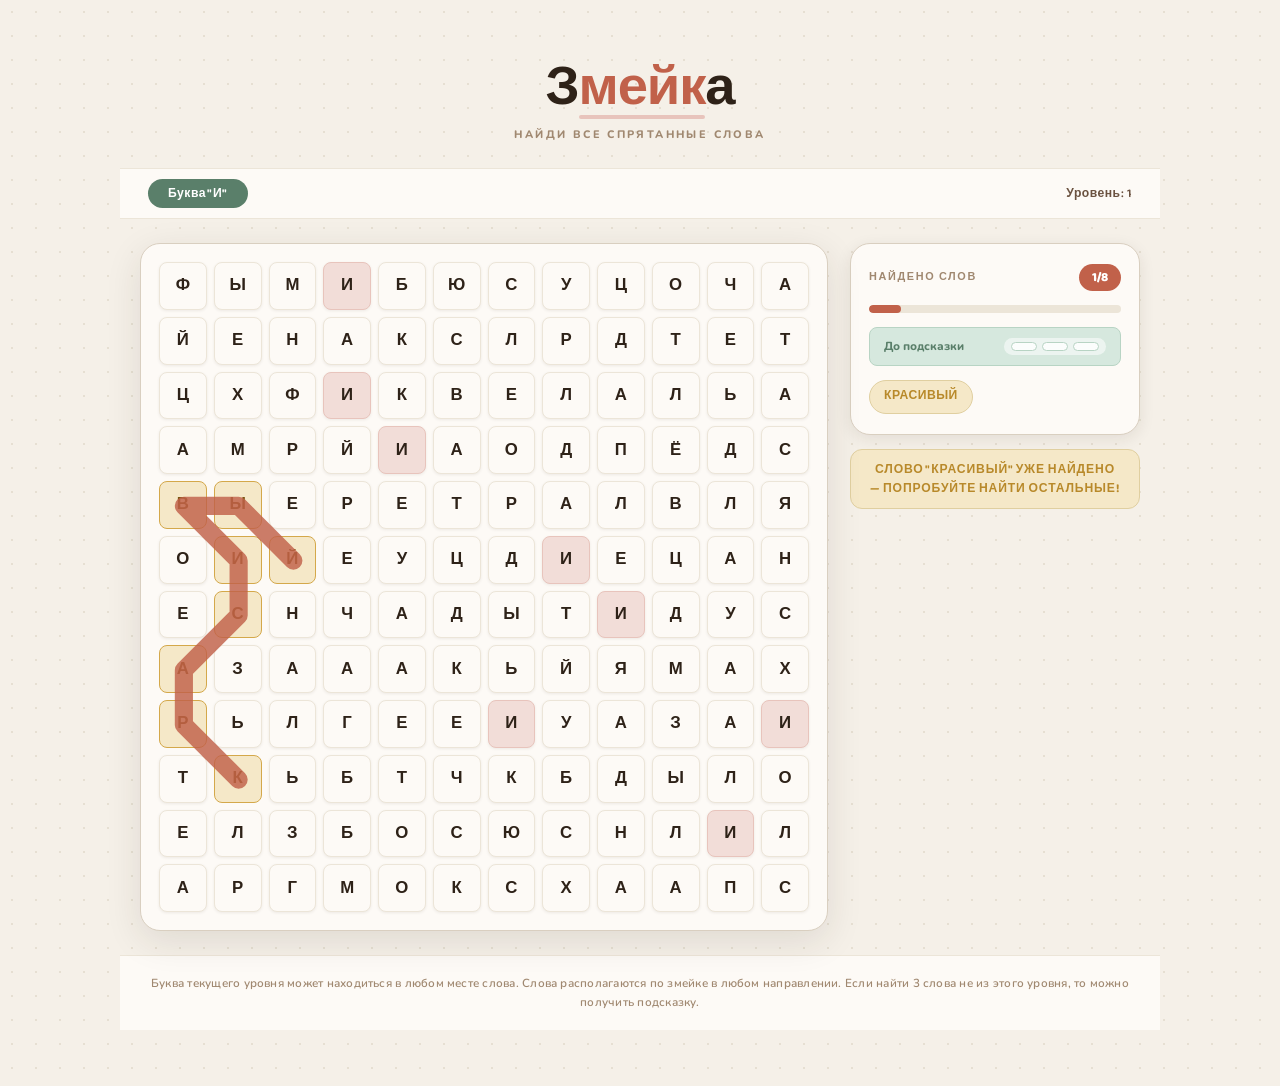
==== index.html @ 109419e4 "feat: small improvements" ====
<!doctype html>
<html lang="ru">
  <head>
    <meta charset="UTF-8" />
    <meta name="viewport" content="width=device-width, initial-scale=1.0" />
    <meta property="og:title" content="Змейка — найди все слова" />
    <meta property="og:image" content="game_logo.png" />
    <title>Змейка</title>
    <link rel="preconnect" href="https://fonts.googleapis.com" />
    <link rel="preconnect" href="https://fonts.gstatic.com" crossorigin />
    <link rel="stylesheet" href="style.css" />
  </head>
  <body>
    <div class="container">
      <div class="header">
        <div class="header-inner">
          <h1>З<span class="drop-accent">мейк</span>а</h1>
          <div class="masthead-rule"></div>
          <div class="masthead-tagline">Найди все спрятанные слова</div>
        </div>
      </div>

      <div class="theme-info">
        <div class="current-theme">
          <div class="theme-badge" id="currentTheme">—</div>
        </div>
        <div class="level-progress" id="levelProgress">Уровень: 1</div>
      </div>

      <div class="game-area">
        <div class="grid-wrapper">
          <div id="grid" class="word-search-grid"></div>
        </div>

        <div class="words-progress">
          <div class="progress-header">
            <h3>Найдено слов</h3>
            <div class="progress-count" id="foundCount">0/0</div>
          </div>
          <div class="progress-bar">
            <div class="progress-fill" id="progressFill" style="width: 0%"></div>
          </div>
          <div class="hints-row">
            <span class="hints-label">До подсказки</span>
            <div class="hint-progress-badge" id="hintProgressBadge" data-progress="0">
              <div class="hint-pip" data-idx="0"></div>
              <div class="hint-pip" data-idx="1"></div>
              <div class="hint-pip" data-idx="2"></div>
            </div>
          </div>
          <div class="word-list-section" id="wordListSection">
            <h3 class="word-list-header">Слова для поиска</h3>
            <div id="wordList" class="word-list"></div>
          </div>
          <div class="words-found-container" id="foundWords">
            <div class="empty-words">Пока ничего не найдено</div>
          </div>
        </div>

        <div id="message" class="message"></div>

        <div
          id="levelCompleteMessage"
          class="level-complete-card"
          style="display: none"
        >
          <div class="confetti"></div>
          <p class="complete-title">Уровень пройден!</p>
          <button class="next-level-btn" id="nextLevelBtn">
            <span>Следующий уровень</span>
            <svg width="20" height="20" viewBox="0 0 24 24" fill="none" stroke="currentColor" stroke-width="2">
              <path d="M5 12h14M12 5l7 7-7 7" />
            </svg>
          </button>
        </div>
      </div>
      <div class="footer">
        <div class="footer-content">
          <p>
            Буква текущего уровня может находиться в любом месте слова. Слова располагаются по змейке в любом направлении. Если найти 3 слова не из этого уровня, то можно получить подсказку.
          </p>
        </div>
      </div>
    </div>
    <script src="game.js"></script>
  </body>
</html>
---- style.css ----
@import url("https://fonts.googleapis.com/css2?family=Baloo+2:wght@400;500;600;700;800&family=Nunito:wght@400;600;700;800;900&display=swap");

* {
  margin: 0;
  padding: 0;
  box-sizing: border-box;
}

:root {
  --grid-size: 12;

  --bg: #f5f0e8;
  --bg-dots: #e6dfd2;
  --surface: #fdfaf6;
  --border: #d9cfc0;
  --border-soft: #ece5d8;

  --terra: #c1614a;
  --terra-light: #f2ddd8;
  --terra-muted: #e8c4bc;

  --sage: #5a7f6a;
  --sage-light: #d6e8de;
  --sage-muted: #b8d4c4;

  --gold: #b8892a;
  --gold-light: #f5e8c8;
  --gold-muted: #e0cfa0;

  --sky: #4a86a8;
  --sky-light: #d4e8f5;
  --sky-muted: #b0d0e8;

  --text: #2e2218;
  --text-soft: #6b5240;
  --text-muted: #a08870;

  --cell-bg: #fdfaf6;
  --cell-hover: #f5ede4;
  --cell-selected: #c8aef0;
  --cell-sel-text: #3d1a7a;
  --cell-sel-border: #9b72d8;
  --cell-found: #f5e8c8;
  --cell-found-border: #d4a84a;
  --cell-found-text: #7a5510;

  --shadow-sm: 0 1px 3px rgba(46, 34, 24, 0.08);
  --shadow-md: 0 4px 16px rgba(46, 34, 24, 0.09);
  --shadow-lg: 0 10px 36px rgba(46, 34, 24, 0.11);

  --radius: 20px;
  --radius-md: 12px;
  --radius-sm: 8px;
  --radius-pill: 999px;

  --cell-gap: 7px;
  --cell-size: 44px;
  --grid-padding: 18px;
}

body {
  font-family: "Nunito", sans-serif;
  background-color: var(--bg);
  background-image: radial-gradient(circle,
      var(--bg-dots) 1.5px,
      transparent 1.5px);
  background-size: 24px 24px;
  min-height: 100vh;
  display: flex;
  justify-content: center;
  align-items: flex-start;
  padding: 24px 16px 56px;
  color: var(--text);
}

.container {
  width: 100%;
  max-width: 1040px;
}

.header {
  text-align: center;
  padding: 36px 24px 10px;
}

.masthead-rule {
  display: none;
}

.header h1 {
  font-family: "Baloo 2", sans-serif;
  font-size: clamp(2rem, 6vw, 3.4rem);
  font-weight: 800;
  color: var(--text);
  letter-spacing: -0.02em;
  line-height: 1.1;
}

.header h1 .drop-accent {
  color: var(--terra);
  display: inline-block;
  position: relative;
}

.header h1 .drop-accent::after {
  content: "";
  position: absolute;
  bottom: 1px;
  left: 0;
  right: 0;
  height: 4px;
  background: var(--terra-muted);
  border-radius: var(--radius-pill);
}

.masthead-tagline {
  font-size: 0.68rem;
  letter-spacing: 0.22em;
  text-transform: uppercase;
  color: var(--text-muted);
  font-weight: 800;
  margin-top: 7px;
}

.theme-info {
  display: flex;
  justify-content: space-between;
  align-items: center;
  padding: 10px 28px;
  background: var(--surface);
  border-top: 1.5px solid var(--border-soft);
  border-bottom: 1.5px solid var(--border-soft);
  margin: 16px 0 0;
}

.theme-badge {
  background: var(--sage);
  color: #fff;
  padding: 5px 20px;
  border-radius: var(--radius-pill);
  font-family: "Baloo 2", sans-serif;
  font-size: 0.76rem;
  font-weight: 700;
  letter-spacing: 0.04em;
}

.level-progress {
  font-family: "Baloo 2", sans-serif;
  font-size: 0.76rem;
  color: var(--text-soft);
  font-weight: 600;
  letter-spacing: 0.04em;
}

.game-area {
  display: grid;
  grid-template-columns: 1fr 290px;
  grid-template-rows: auto auto auto auto;
  column-gap: 22px;
  row-gap: 14px;
  padding: 24px 20px 0;
  align-items: start;
}

.grid-wrapper {
  grid-column: 1;
  grid-row: 1 / 5;
  min-width: 0;
}

.words-progress {
  grid-column: 2;
  grid-row: 1;
}

#message {
  grid-column: 2;
  grid-row: 2;
}

#levelCompleteMessage {
  grid-column: 1 / 3;
  grid-row: 5;
}

.grid-wrapper {
  background: var(--surface);
  border-radius: var(--radius);
  padding: var(--grid-padding);
  border: 1.5px solid var(--border);
  box-shadow: var(--shadow-lg);
  width: 100%;
  container-type: inline-size;
  container-name: gridwrap;
  position: relative;
}

.word-lines-svg {
  position: absolute;
  inset: 0;
  width: 100%;
  height: 100%;
  pointer-events: none;
  overflow: visible;
}

.word-search-grid {
  display: grid;
  gap: var(--cell-gap);
  width: 100%;
}

.grid-cell {
  width: 100%;
  aspect-ratio: 1;
  background: var(--cell-bg);
  border: 1.5px solid var(--border-soft);
  border-radius: var(--radius-sm);
  display: flex;
  align-items: center;
  justify-content: center;
  font-family: "Baloo 2", sans-serif;
  font-size: clamp(0.55rem, 3.5cqi, 1.05rem);
  font-weight: 700;
  color: var(--text);
  cursor: pointer;
  user-select: none;
  -webkit-user-select: none;
  -webkit-tap-highlight-color: transparent;
  touch-action: none;
  transition: background 0.1s ease, border-color 0.1s ease, transform 0.1s ease,
    box-shadow 0.1s ease;
  box-shadow: var(--shadow-sm);
  position: relative;
}

.grid-cell:hover:not(.found):not(.selected) {
  background: var(--cell-hover);
  border-color: var(--border);
  transform: translateY(-1px);
  box-shadow: 0 3px 10px rgba(46, 34, 24, 0.1);
}

.grid-cell.theme-letter {
  background: var(--terra-light);
  border-color: var(--terra-muted);
}

.grid-cell.selected {
  background: var(--cell-selected);
  border-color: var(--cell-sel-border);
  color: var(--cell-sel-text);
  transform: scale(1.1);
  box-shadow: 0 3px 12px rgba(155, 114, 216, 0.35);
  z-index: 2;
}

.grid-cell.found {
  background: var(--cell-found);
  border-color: var(--cell-found-border);
  color: var(--cell-found-text);
  cursor: default;
  transform: none;
  box-shadow: none;
}

.grid-cell.hint {
  background: var(--sky-light);
  border-color: var(--sky);
  color: #1c3f54;
  animation: hintPulse 0.45s ease-in-out 0s 7 alternate;
  z-index: 3;
}

.grid-cell.hint::after {
  content: "";
  position: absolute;
  inset: -4px;
  border-radius: 11px;
  border: 2.5px solid var(--sky-muted);
  animation: hintRing 0.45s ease-in-out 0s 7 alternate;
  pointer-events: none;
}

@keyframes hintPulse {
  0% {
    background: #eaf4fc;
    transform: scale(1);
  }

  100% {
    background: var(--sky-muted);
    transform: scale(1.2);
  }
}

@keyframes hintRing {
  0% {
    opacity: 0.2;
    transform: scale(1);
  }

  100% {
    opacity: 1;
    transform: scale(1.28);
  }
}

.words-progress {
  background: var(--surface);
  border-radius: var(--radius);
  padding: 20px 18px;
  border: 1.5px solid var(--border);
  box-shadow: var(--shadow-md);
  display: flex;
  flex-direction: column;
  gap: 14px;
}

.progress-header {
  display: flex;
  justify-content: space-between;
  align-items: center;
}

.progress-header h3 {
  font-family: "Baloo 2", sans-serif;
  font-size: 0.68rem;
  font-weight: 700;
  color: var(--text-muted);
  letter-spacing: 0.15em;
  text-transform: uppercase;
}

.progress-count {
  background: var(--terra);
  color: #fff;
  padding: 3px 13px;
  border-radius: var(--radius-pill);
  font-family: "Baloo 2", sans-serif;
  font-weight: 800;
  font-size: 0.8rem;
}

.progress-bar {
  height: 8px;
  background: var(--border-soft);
  border-radius: var(--radius-pill);
  overflow: hidden;
}

.progress-fill {
  height: 100%;
  background: var(--terra);
  border-radius: var(--radius-pill);
  transition: width 0.5s cubic-bezier(0.34, 1.56, 0.64, 1);
}

.word-list-section {
  display: none;
}

.word-list-header {
  font-family: "Baloo 2", sans-serif;
  font-size: 0.68rem;
  font-weight: 700;
  color: var(--text-muted);
  letter-spacing: 0.15em;
  text-transform: uppercase;
  margin-bottom: 8px;
}

.word-list {
  display: flex;
  flex-wrap: wrap;
  gap: 6px;
}

.word-list-item {
  padding: 4px 12px;
  border-radius: var(--radius-pill);
  border: 1.5px solid var(--border);
  font-family: "Baloo 2", sans-serif;
  font-size: 0.76rem;
  font-weight: 700;
  color: var(--text-soft);
  letter-spacing: 0.04em;
  text-transform: uppercase;
}

.word-list-item.found {
  text-decoration: line-through;
  color: var(--text-muted);
  background: var(--border-soft);
  border-color: transparent;
}

.hints-row {
  display: flex;
  align-items: center;
  justify-content: space-between;
  background: var(--sage-light);
  border-radius: var(--radius-sm);
  padding: 10px 14px;
  gap: 10px;
  border: 1px solid var(--sage-muted);
}

.hints-label {
  font-family: "Nunito", sans-serif;
  font-size: 0.73rem;
  font-weight: 800;
  color: var(--sage);
  white-space: nowrap;
  flex-shrink: 0;
}

.hint-progress-badge {
  display: flex;
  gap: 5px;
  align-items: center;
  background: rgba(255, 255, 255, 0.55);
  border-radius: var(--radius-pill);
  padding: 4px 7px;
}

.hint-pip {
  width: 26px;
  height: 9px;
  border-radius: var(--radius-pill);
  background: rgba(255, 255, 255, 0.8);
  border: 1.5px solid var(--sage-muted);
  transition: background 0.35s cubic-bezier(0.34, 1.56, 0.64, 1),
    border-color 0.3s ease, transform 0.25s ease;
}

.hint-pip.filled {
  background: var(--sage);
  border-color: var(--sage);
  transform: scaleY(1.18);
  box-shadow: 0 2px 5px rgba(90, 127, 106, 0.4);
}

.words-found-container {
  display: flex;
  flex-wrap: wrap;
  gap: 6px;
  min-height: 34px;
}

.empty-words {
  color: var(--text-muted);
  font-size: 0.82rem;
  font-weight: 700;
  font-style: italic;
  padding: 4px 0;
}

.found-word-badge {
  padding: 5px 14px;
  background: var(--gold-light);
  border: 1.5px solid var(--gold-muted);
  border-radius: var(--radius-pill);
  font-family: "Baloo 2", sans-serif;
  font-size: 0.76rem;
  font-weight: 700;
  color: var(--gold);
  letter-spacing: 0.04em;
  text-transform: uppercase;
  animation: popIn 0.35s cubic-bezier(0.175, 0.885, 0.32, 1.5);
}

@keyframes popIn {
  0% {
    transform: scale(0.5) translateY(8px);
    opacity: 0;
  }

  100% {
    transform: scale(1) translateY(0);
    opacity: 1;
  }
}

.message {
  text-align: center;
  padding: 10px 18px;
  border-radius: var(--radius-md);
  display: none;
  font-family: "Baloo 2", sans-serif;
  font-size: 0.76rem;
  font-weight: 700;
  letter-spacing: 0.07em;
  text-transform: uppercase;
  animation: slideDown 0.22s ease;
  border: 1.5px solid transparent;
  width: 100%;
}

@keyframes slideDown {
  from {
    transform: translateY(-8px);
    opacity: 0;
  }

  to {
    transform: translateY(0);
    opacity: 1;
  }
}

.message.success {
  display: block;
  background: var(--sage-light);
  border-color: var(--sage-muted);
  color: var(--sage);
}

.message.error {
  display: block;
  background: var(--terra-light);
  border-color: var(--terra-muted);
  color: var(--terra);
}

.message.level-complete {
  display: block;
  background: var(--gold-light);
  border-color: var(--gold-muted);
  color: var(--gold);
}

.level-complete-card {
  text-align: center;
  padding: 40px 32px 34px;
  border-radius: var(--radius);
  background: var(--surface);
  border: 1.5px solid var(--border);
  box-shadow: var(--shadow-lg);
  animation: cardPop 0.45s cubic-bezier(0.34, 1.56, 0.64, 1);
  position: relative;
  overflow: hidden;
}

.level-complete-card::before {
  content: "";
  position: absolute;
  top: 0;
  left: 0;
  right: 0;
  height: 5px;
  background: linear-gradient(
    to right,
    var(--terra) 33.33%,
    var(--sage) 33.33% 66.66%,
    var(--gold) 66.66%
  );
}

@keyframes cardPop {
  from {
    transform: scale(0.9) translateY(16px);
    opacity: 0;
  }

  to {
    transform: scale(1) translateY(0);
    opacity: 1;
  }
}

.confetti {
  font-size: 1rem;
  color: var(--text-soft);
  font-weight: 700;
  margin-bottom: 6px;
  font-family: "Nunito", sans-serif;
  position: relative;
}

.complete-title {
  font-family: "Baloo 2", sans-serif;
  font-size: 2.4rem;
  font-weight: 800;
  color: var(--text);
  margin-bottom: 24px;
  letter-spacing: -0.02em;
}

.next-level-btn {
  background: var(--terra);
  color: #fff;
  border: none;
  padding: 14px 32px;
  border-radius: var(--radius-pill);
  font-family: "Baloo 2", sans-serif;
  font-size: 0.92rem;
  font-weight: 700;
  cursor: pointer;
  letter-spacing: 0.03em;
  transition: transform 0.15s ease, box-shadow 0.15s ease, background 0.15s ease;
  display: inline-flex;
  align-items: center;
  gap: 9px;
  box-shadow: 0 4px 14px rgba(193, 97, 74, 0.35);
}

.next-level-btn:hover {
  background: #a8503b;
  transform: translateY(-3px);
  box-shadow: 0 8px 22px rgba(193, 97, 74, 0.4);
}

.next-level-btn:active {
  transform: scale(0.97);
}

.next-level-btn svg {
  transition: transform 0.15s ease;
}

.next-level-btn:hover svg {
  transform: translateX(4px);
}

.footer {
  padding: 18px 28px;
  margin-top: 24px;
  background: var(--surface);
  border-top: 1.5px solid var(--border-soft);
}

.footer-content {
  color: var(--text-muted);
  font-size: 0.73rem;
  text-align: center;
  font-weight: 600;
  letter-spacing: 0.02em;
  line-height: 1.65;
}

#grid {
  touch-action: none;
  -webkit-touch-callout: none;
  user-select: none;
  -webkit-user-select: none;
}

@media (max-width: 740px) {
  body {
    padding: 10px 8px 48px;
  }

  .header {
    padding: 22px 16px 8px;
  }

  .header h1 {
    font-size: 1.9rem;
  }

  .theme-info {
    padding: 8px 16px;
  }

  .game-area {
    display: flex;
    flex-direction: column;
    align-items: stretch;
    padding: 16px 12px 0;
    gap: 14px;
  }

  .grid-wrapper {
    --grid-padding: 14px;
  }

  .words-progress,
  #message,
  #levelCompleteMessage {
    width: 100%;
  }
}

@media (max-width: 400px) {
  :root {
    --cell-gap: 5px;
  }

  .grid-wrapper {
    --grid-padding: 10px;
  }
}

@media (max-width: 340px) {
  :root {
    --cell-gap: 4px;
  }

  .grid-wrapper {
    --grid-padding: 8px;
  }
}
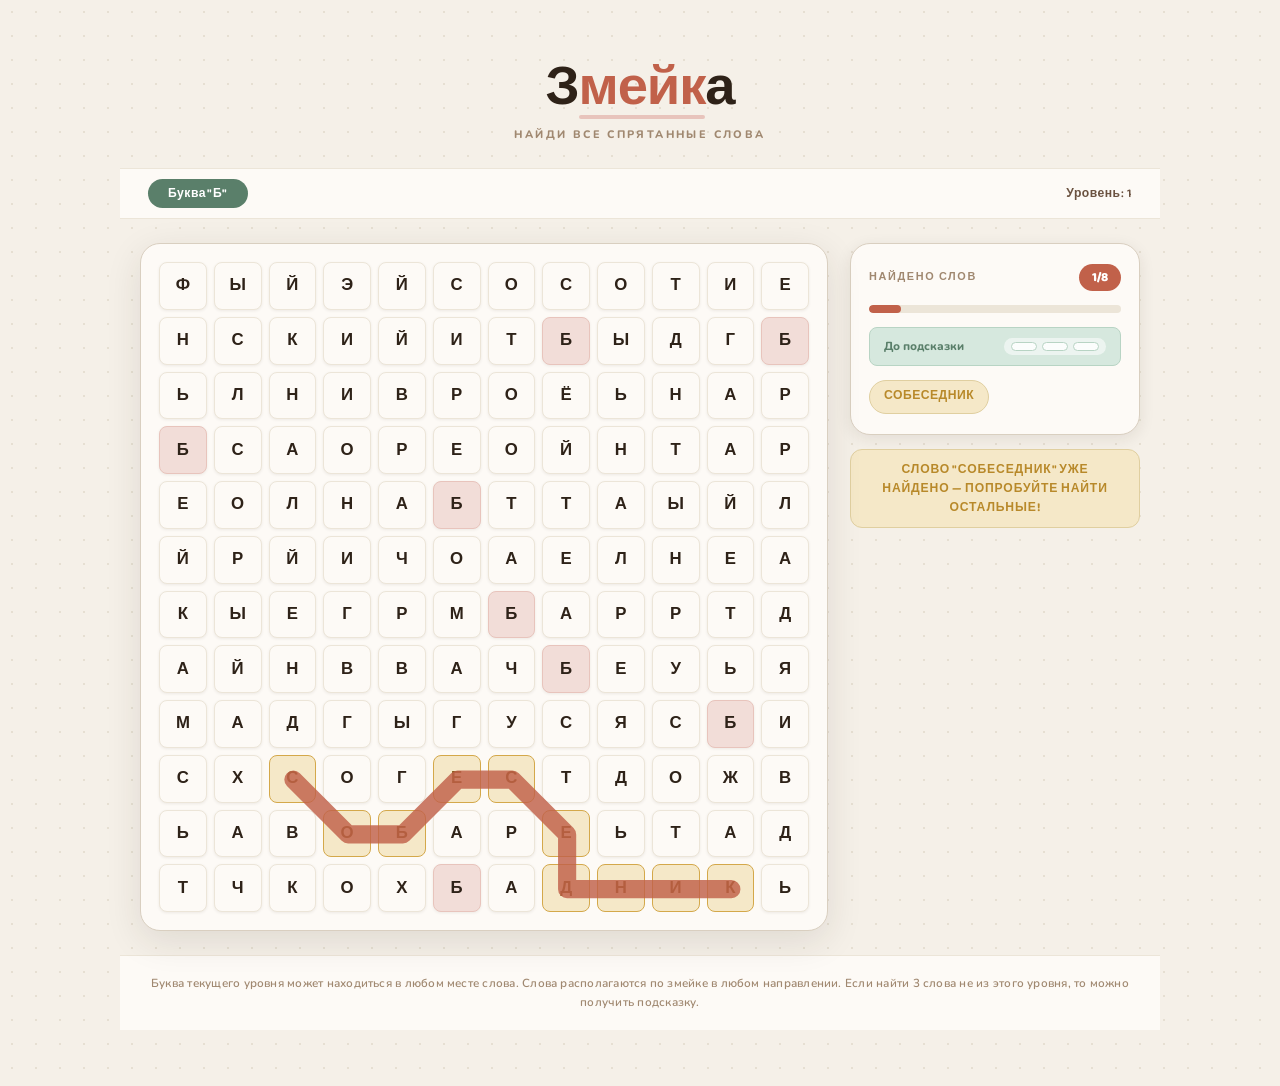
==== commit 2797b3c5: "fix: word list updated" ====
--- a/index.html
+++ b/index.html
@@ -38,11 +38,19 @@
             <div class="progress-count" id="foundCount">0/0</div>
           </div>
           <div class="progress-bar">
-            <div class="progress-fill" id="progressFill" style="width: 0%"></div>
+            <div
+              class="progress-fill"
+              id="progressFill"
+              style="width: 0%"
+            ></div>
           </div>
           <div class="hints-row">
             <span class="hints-label">До подсказки</span>
-            <div class="hint-progress-badge" id="hintProgressBadge" data-progress="0">
+            <div
+              class="hint-progress-badge"
+              id="hintProgressBadge"
+              data-progress="0"
+            >
               <div class="hint-pip" data-idx="0"></div>
               <div class="hint-pip" data-idx="1"></div>
               <div class="hint-pip" data-idx="2"></div>
@@ -68,7 +76,14 @@
           <p class="complete-title">Уровень пройден!</p>
           <button class="next-level-btn" id="nextLevelBtn">
             <span>Следующий уровень</span>
-            <svg width="20" height="20" viewBox="0 0 24 24" fill="none" stroke="currentColor" stroke-width="2">
+            <svg
+              width="20"
+              height="20"
+              viewBox="0 0 24 24"
+              fill="none"
+              stroke="currentColor"
+              stroke-width="2"
+            >
               <path d="M5 12h14M12 5l7 7-7 7" />
             </svg>
           </button>
@@ -77,7 +92,9 @@
       <div class="footer">
         <div class="footer-content">
           <p>
-            Буква текущего уровня может находиться в любом месте слова. Слова располагаются по змейке в любом направлении. Если найти 3 слова не из этого уровня, то можно получить подсказку.
+            Буква текущего уровня может находиться в любом месте слова. Слова
+            располагаются по змейке в любом направлении. Если найти 3 слова не
+            из этого уровня, то можно получить подсказку.
           </p>
         </div>
       </div>
--- a/style.css
+++ b/style.css
@@ -61,9 +61,11 @@
 body {
   font-family: "Nunito", sans-serif;
   background-color: var(--bg);
-  background-image: radial-gradient(circle,
-      var(--bg-dots) 1.5px,
-      transparent 1.5px);
+  background-image: radial-gradient(
+    circle,
+    var(--bg-dots) 1.5px,
+    transparent 1.5px
+  );
   background-size: 24px 24px;
   min-height: 100vh;
   display: flex;
@@ -228,7 +230,10 @@
   -webkit-user-select: none;
   -webkit-tap-highlight-color: transparent;
   touch-action: none;
-  transition: background 0.1s ease, border-color 0.1s ease, transform 0.1s ease,
+  transition:
+    background 0.1s ease,
+    border-color 0.1s ease,
+    transform 0.1s ease,
     box-shadow 0.1s ease;
   box-shadow: var(--shadow-sm);
   position: relative;
@@ -430,8 +435,10 @@
   border-radius: var(--radius-pill);
   background: rgba(255, 255, 255, 0.8);
   border: 1.5px solid var(--sage-muted);
-  transition: background 0.35s cubic-bezier(0.34, 1.56, 0.64, 1),
-    border-color 0.3s ease, transform 0.25s ease;
+  transition:
+    background 0.35s cubic-bezier(0.34, 1.56, 0.64, 1),
+    border-color 0.3s ease,
+    transform 0.25s ease;
 }
 
 .hint-pip.filled {
@@ -598,7 +605,10 @@
   font-weight: 700;
   cursor: pointer;
   letter-spacing: 0.03em;
-  transition: transform 0.15s ease, box-shadow 0.15s ease, background 0.15s ease;
+  transition:
+    transform 0.15s ease,
+    box-shadow 0.15s ease,
+    background 0.15s ease;
   display: inline-flex;
   align-items: center;
   gap: 9px;
@@ -700,4 +710,4 @@
   .grid-wrapper {
     --grid-padding: 8px;
   }
-}+}
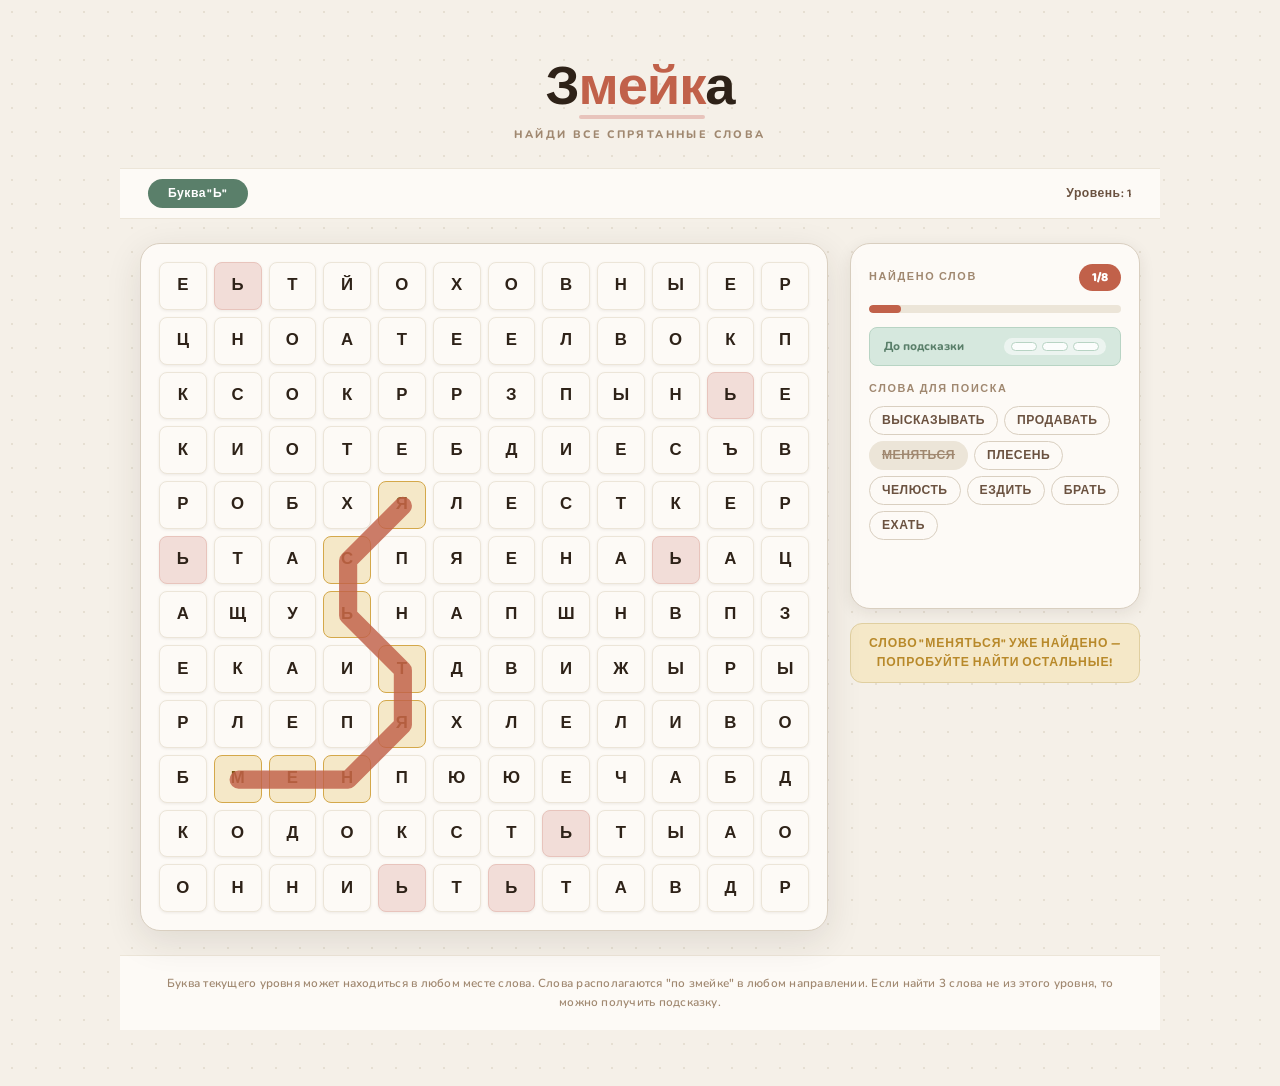
==== commit 25fe6463: "fix: update info" ====
--- a/index.html
+++ b/index.html
@@ -93,7 +93,7 @@
         <div class="footer-content">
           <p>
             Буква текущего уровня может находиться в любом месте слова. Слова
-            располагаются по змейке в любом направлении. Если найти 3 слова не
+            располагаются "по змейке" в любом направлении. Если найти 3 слова не
             из этого уровня, то можно получить подсказку.
           </p>
         </div>
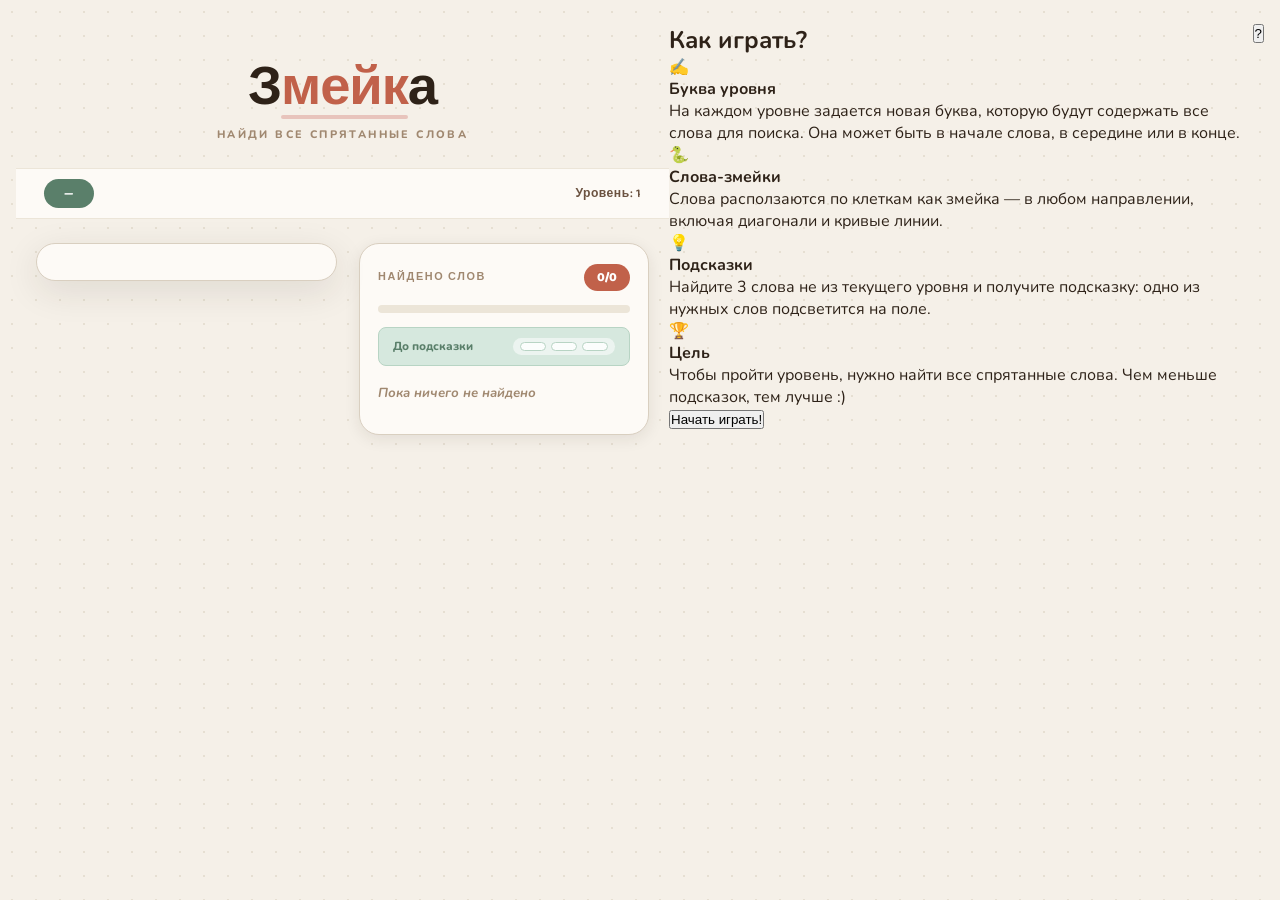
==== commit 233c8c35: "fix: selection fixed" ====
--- a/index.html
+++ b/index.html
@@ -89,16 +89,61 @@
           </button>
         </div>
       </div>
-      <div class="footer">
-        <div class="footer-content">
-          <p>
-            Буква текущего уровня может находиться в любом месте слова. Слова
-            располагаются "по змейке" в любом направлении. Если найти 3 слова не
-            из этого уровня, то можно получить подсказку.
-          </p>
+    </div>
+    <div id="tutorialModal" class="modal-overlay" style="display: none">
+      <div class="modal-card">
+        <h2 class="modal-title">Как играть?</h2>
+        <div class="tutorial-steps">
+          <div class="tutorial-step">
+            <div class="step-icon">✍️</div>
+            <div class="step-text">
+              <strong>Буква уровня</strong>
+              <p>
+                На каждом уровне задается новая буква, которую будут содержать
+                все слова для поиска. Она может быть в начале слова, в середине
+                или в конце.
+              </p>
+            </div>
+          </div>
+          <div class="tutorial-step">
+            <div class="step-icon">🐍</div>
+            <div class="step-text">
+              <strong>Слова-змейки</strong>
+              <p>
+                Слова расползаются по клеткам как змейка — в любом направлении,
+                включая диагонали и кривые линии.
+              </p>
+            </div>
+          </div>
+          <div class="tutorial-step">
+            <div class="step-icon">💡</div>
+            <div class="step-text">
+              <strong>Подсказки</strong>
+              <p>
+                Найдите 3 слова не из текущего уровня и получите подсказку: одно
+                из нужных слов подсветится на поле.
+              </p>
+            </div>
+          </div>
+          <div class="tutorial-step">
+            <div class="step-icon">🏆</div>
+            <div class="step-text">
+              <strong>Цель</strong>
+              <p>
+                Чтобы пройти уровень, нужно найти все спрятанные слова. Чем
+                меньше подсказок, тем лучше :&#41;
+              </p>
+            </div>
+          </div>
         </div>
+        <button id="tutorialClose" class="tutorial-close-btn">
+          Начать играть!
+        </button>
       </div>
     </div>
+
+    <button id="helpBtn" class="help-btn" title="Как играть?">?</button>
+
     <script src="game.js"></script>
   </body>
 </html>
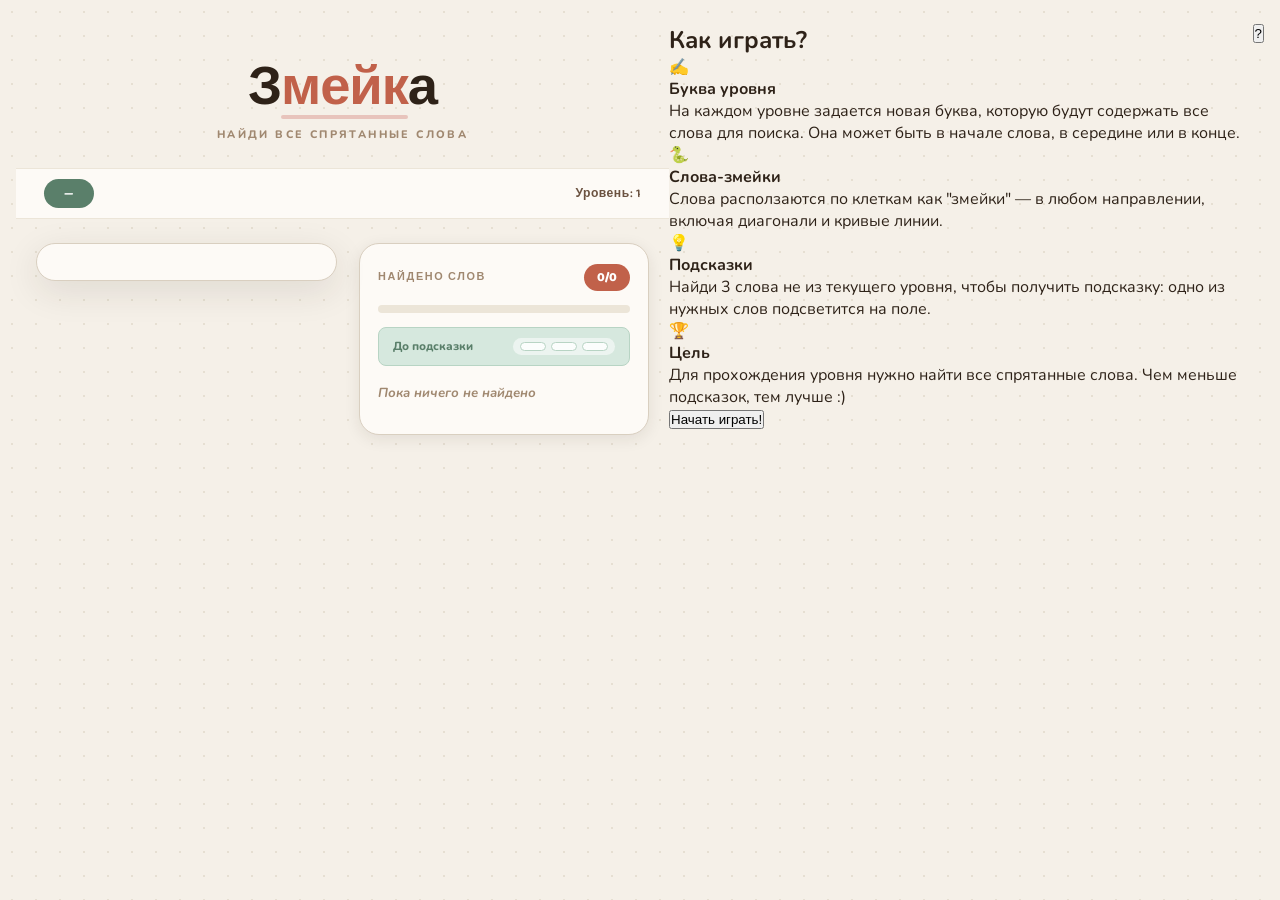
==== commit 1a73f54c: "small fix" ====
--- a/index.html
+++ b/index.html
@@ -110,7 +110,7 @@
             <div class="step-text">
               <strong>Слова-змейки</strong>
               <p>
-                Слова расползаются по клеткам как змейка — в любом направлении,
+                Слова расползаются по клеткам как "змейки" — в любом направлении,
                 включая диагонали и кривые линии.
               </p>
             </div>
@@ -120,7 +120,7 @@
             <div class="step-text">
               <strong>Подсказки</strong>
               <p>
-                Найдите 3 слова не из текущего уровня и получите подсказку: одно
+                Найди 3 слова не из текущего уровня, чтобы получить подсказку: одно
                 из нужных слов подсветится на поле.
               </p>
             </div>
@@ -130,7 +130,7 @@
             <div class="step-text">
               <strong>Цель</strong>
               <p>
-                Чтобы пройти уровень, нужно найти все спрятанные слова. Чем
+                Для прохождения уровня нужно найти все спрятанные слова. Чем
                 меньше подсказок, тем лучше :&#41;
               </p>
             </div>
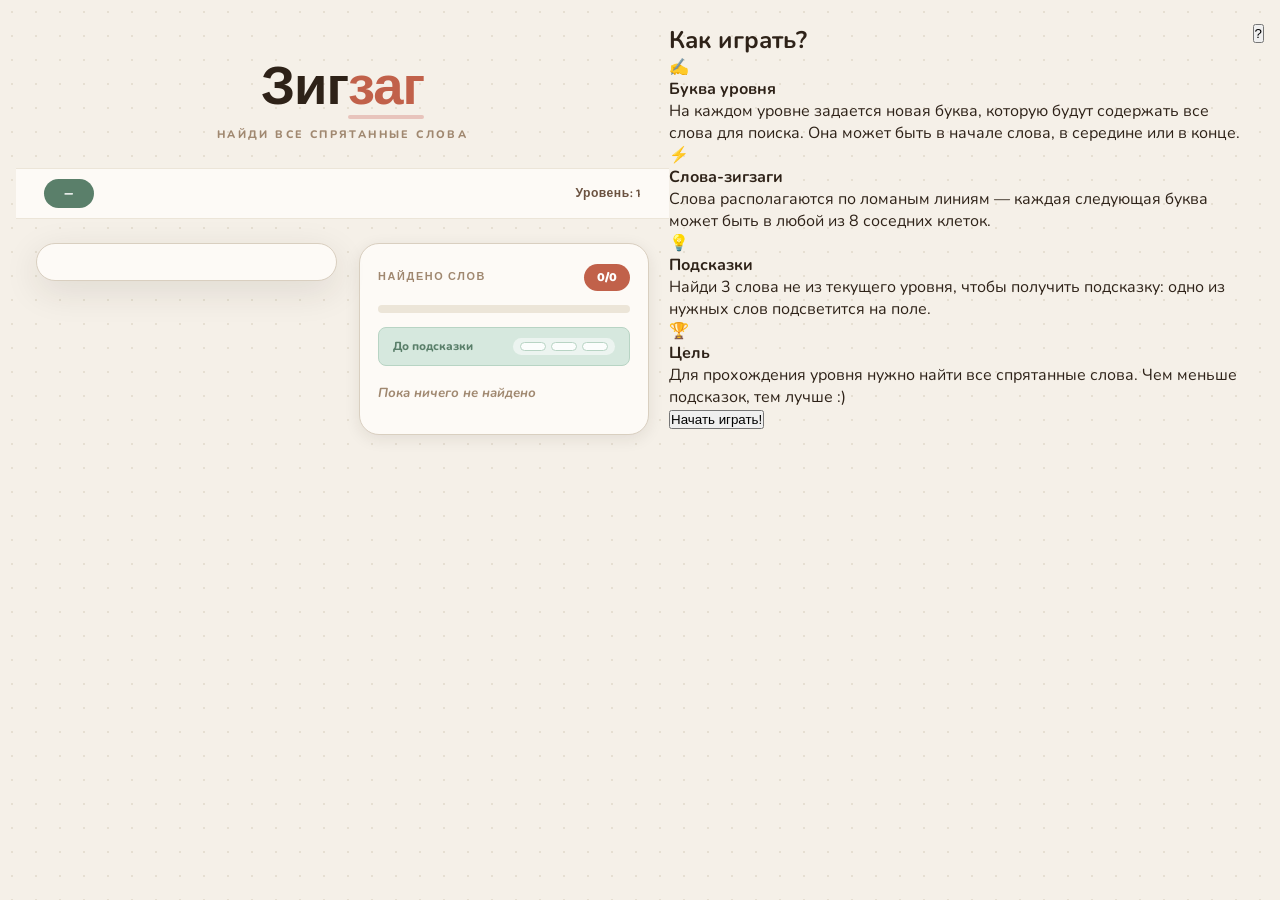
==== commit 190c062c: "feat: meta info update" ====
--- a/index.html
+++ b/index.html
@@ -3,9 +3,17 @@
   <head>
     <meta charset="UTF-8" />
     <meta name="viewport" content="width=device-width, initial-scale=1.0" />
-    <meta property="og:title" content="Змейка — найди все слова" />
+    <meta name="description" content="Зигзаг — игра в слова. Найди все спрятанные слова, петляющие по сетке из букв." />
+    <meta name="keywords" content="зигзаг, филворд, игра в слова, поиск слов, головоломка" />
+    <meta name="robots" content="index, follow" />
+    <link rel="canonical" href="https://alyona-belova.github.io/word_search_game/" />
+    <meta property="og:type" content="website" />
+    <meta property="og:title" content="Зигзаг — игра в слова" />
+    <meta property="og:description" content="Найди все спрятанные слова, петляющие по сетке из букв." />
+    <meta property="og:url" content="https://alyona-belova.github.io/word_search_game/" />
     <meta property="og:image" content="game_logo.png" />
-    <title>Змейка</title>
+    <meta property="og:locale" content="ru_RU" />
+    <title>Зигзаг — найди все слова!</title>
     <link rel="preconnect" href="https://fonts.googleapis.com" />
     <link rel="preconnect" href="https://fonts.gstatic.com" crossorigin />
     <link rel="stylesheet" href="style.css" />
@@ -14,7 +22,7 @@
     <div class="container">
       <div class="header">
         <div class="header-inner">
-          <h1>З<span class="drop-accent">мейк</span>а</h1>
+          <h1>Зиг<span class="drop-accent">заг</span></h1>
           <div class="masthead-rule"></div>
           <div class="masthead-tagline">Найди все спрятанные слова</div>
         </div>
@@ -106,12 +114,11 @@
             </div>
           </div>
           <div class="tutorial-step">
-            <div class="step-icon">🐍</div>
+            <div class="step-icon">⚡</div>
             <div class="step-text">
-              <strong>Слова-змейки</strong>
+              <strong>Слова-зигзаги</strong>
               <p>
-                Слова расползаются по клеткам как "змейки" — в любом направлении,
-                включая диагонали и кривые линии.
+                Слова располагаются по ломаным линиям — каждая следующая буква может быть в любой из 8 соседних клеток.
               </p>
             </div>
           </div>
